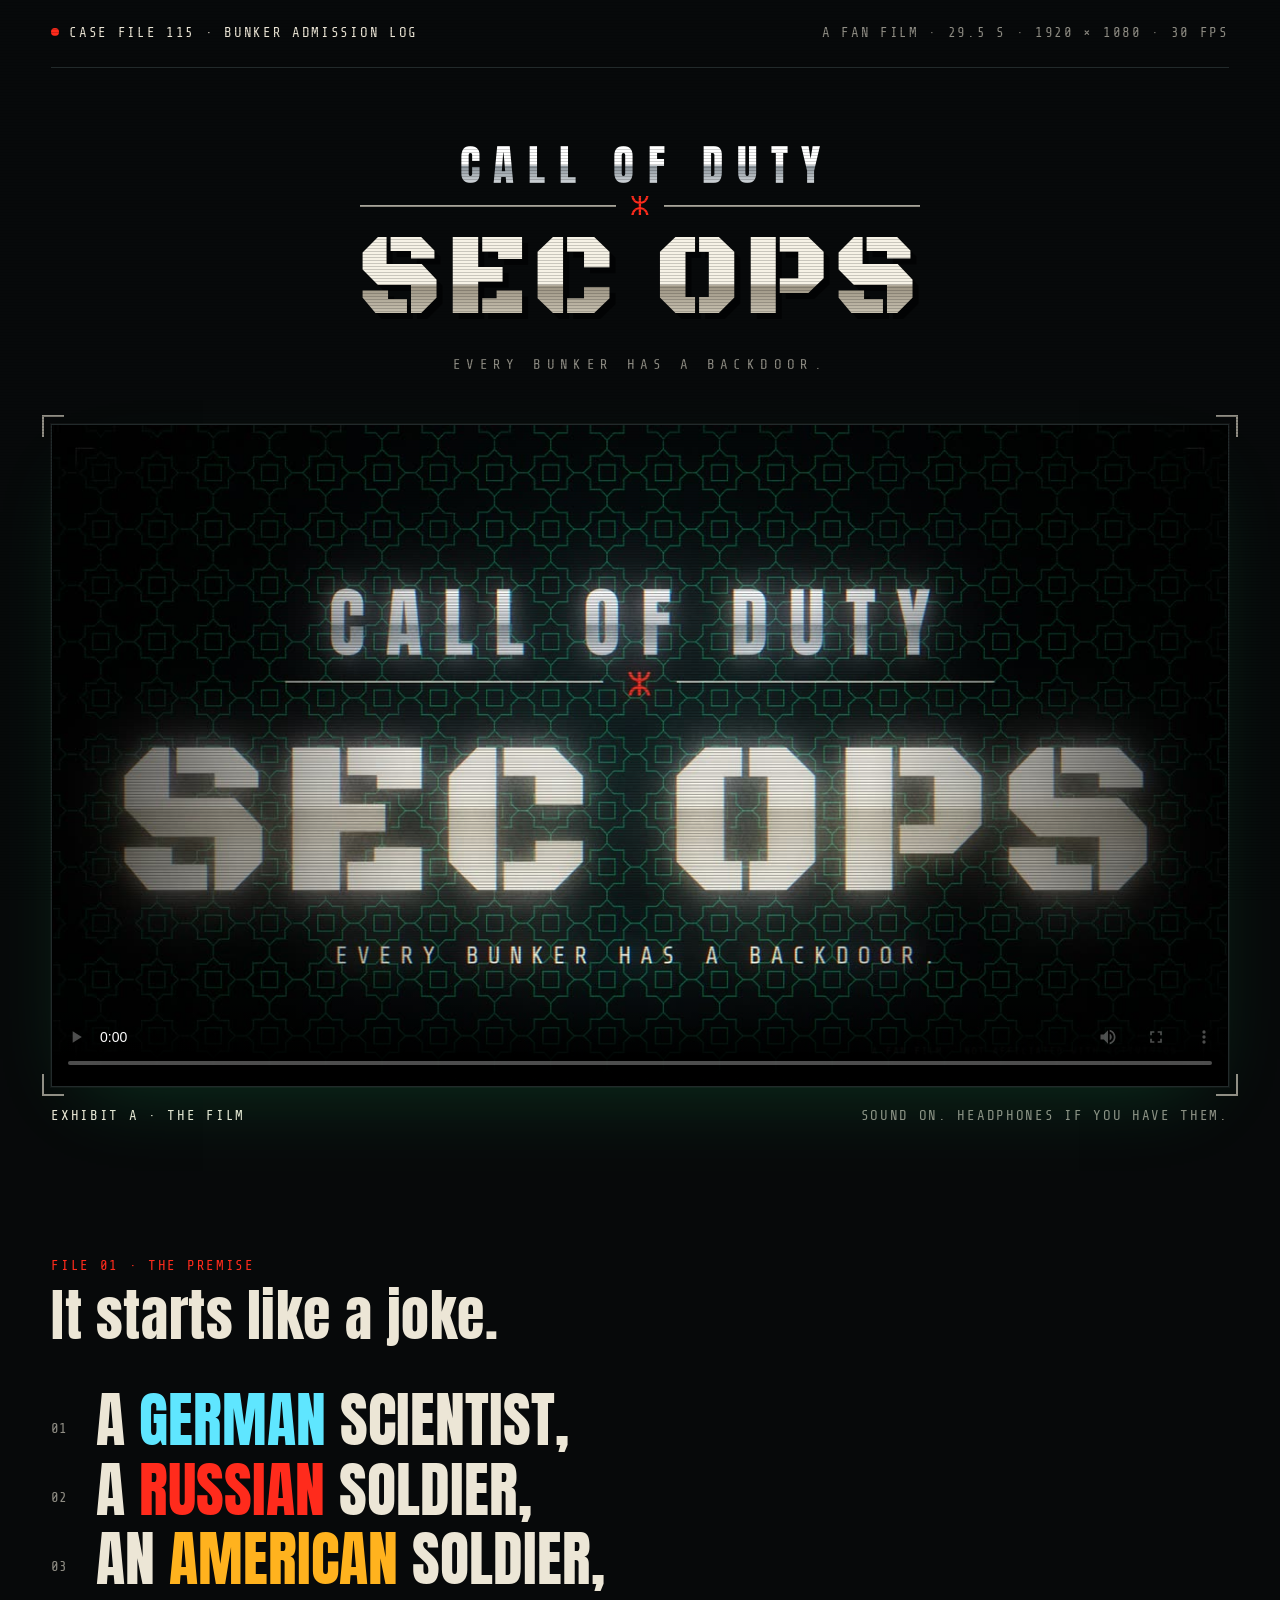
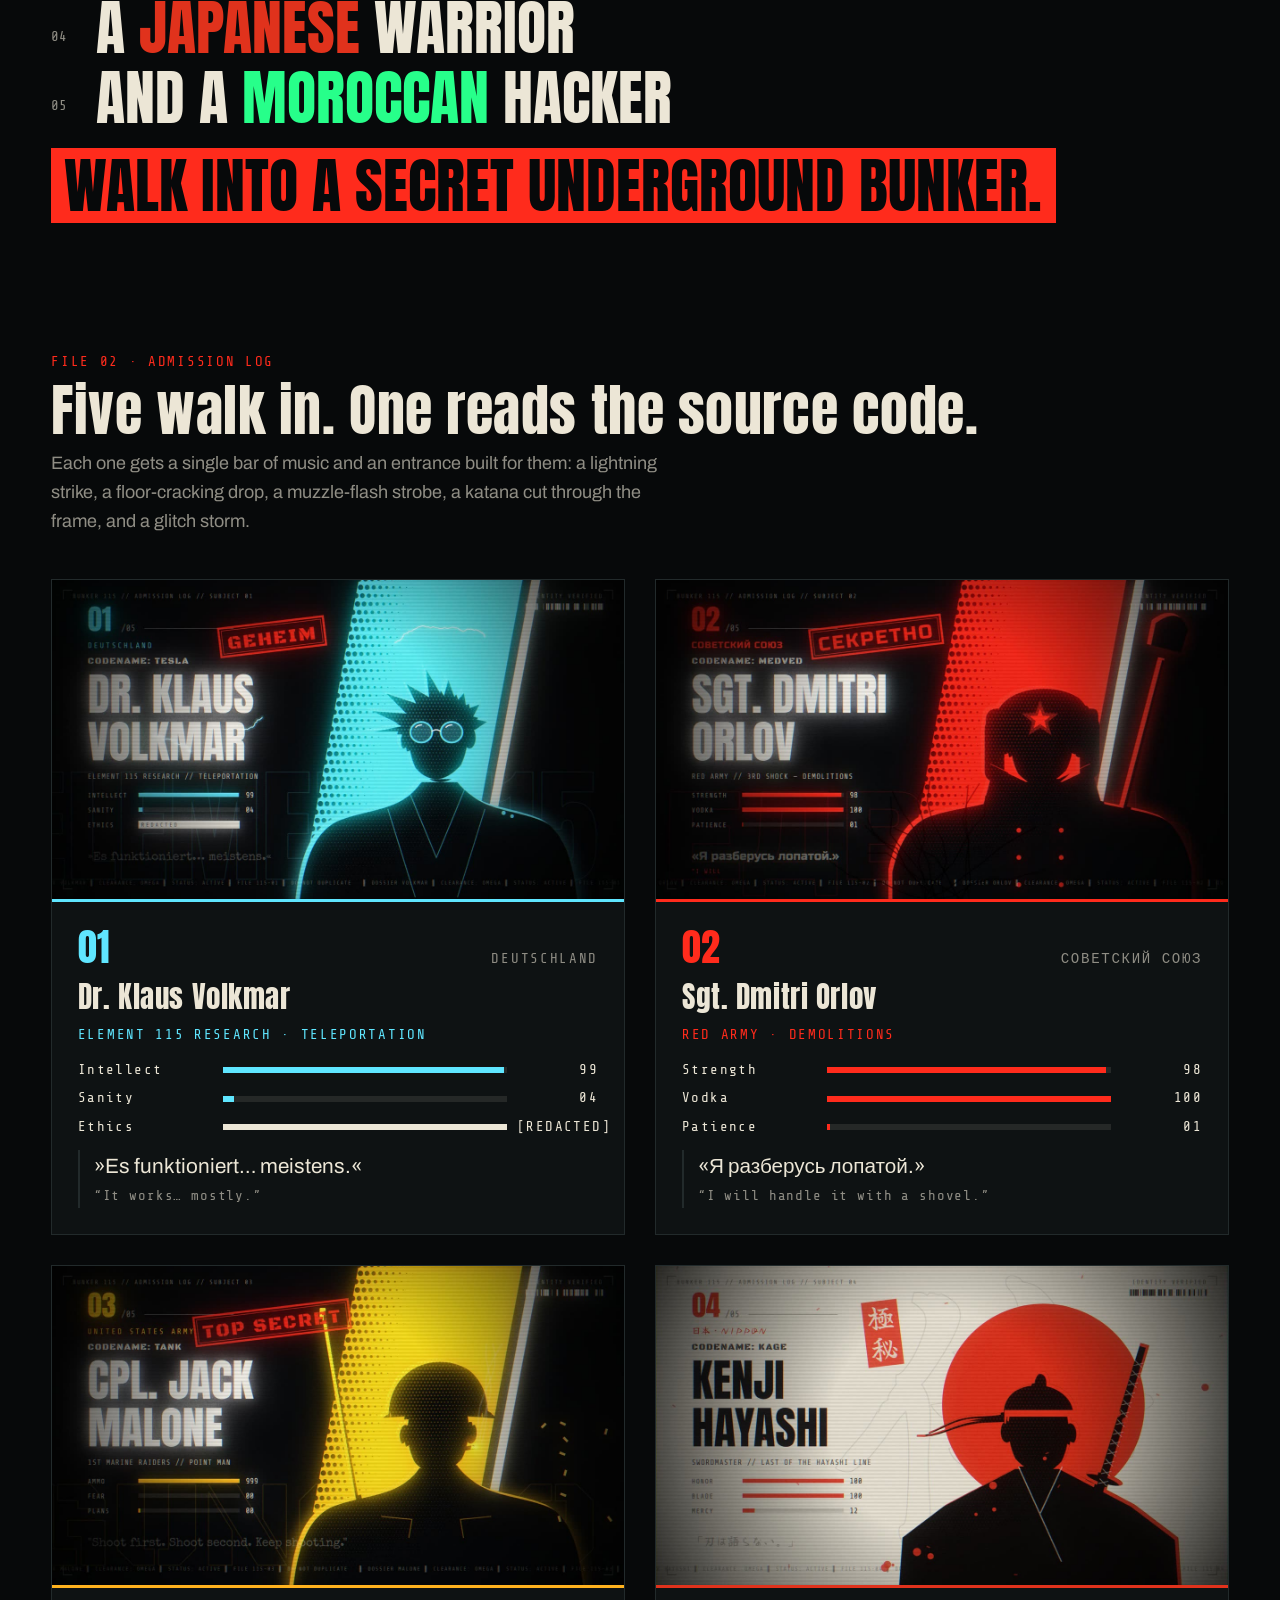
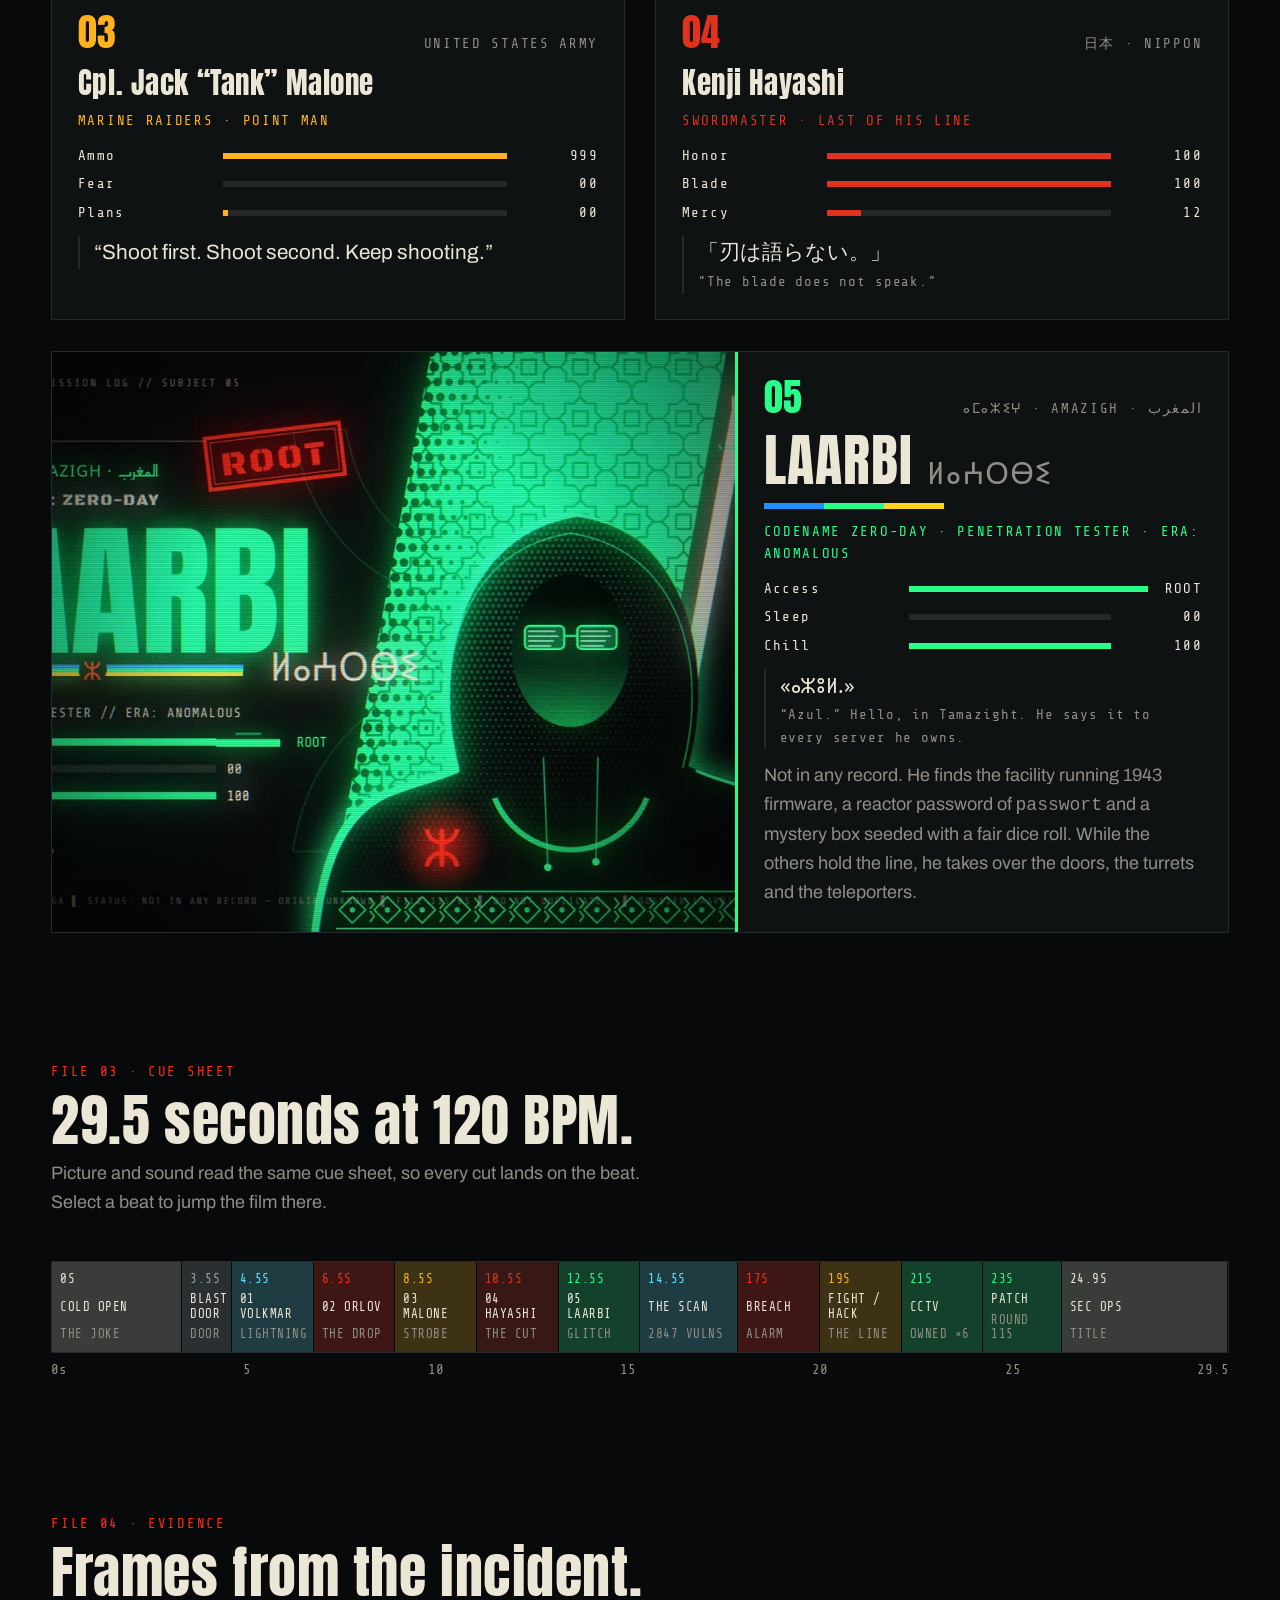
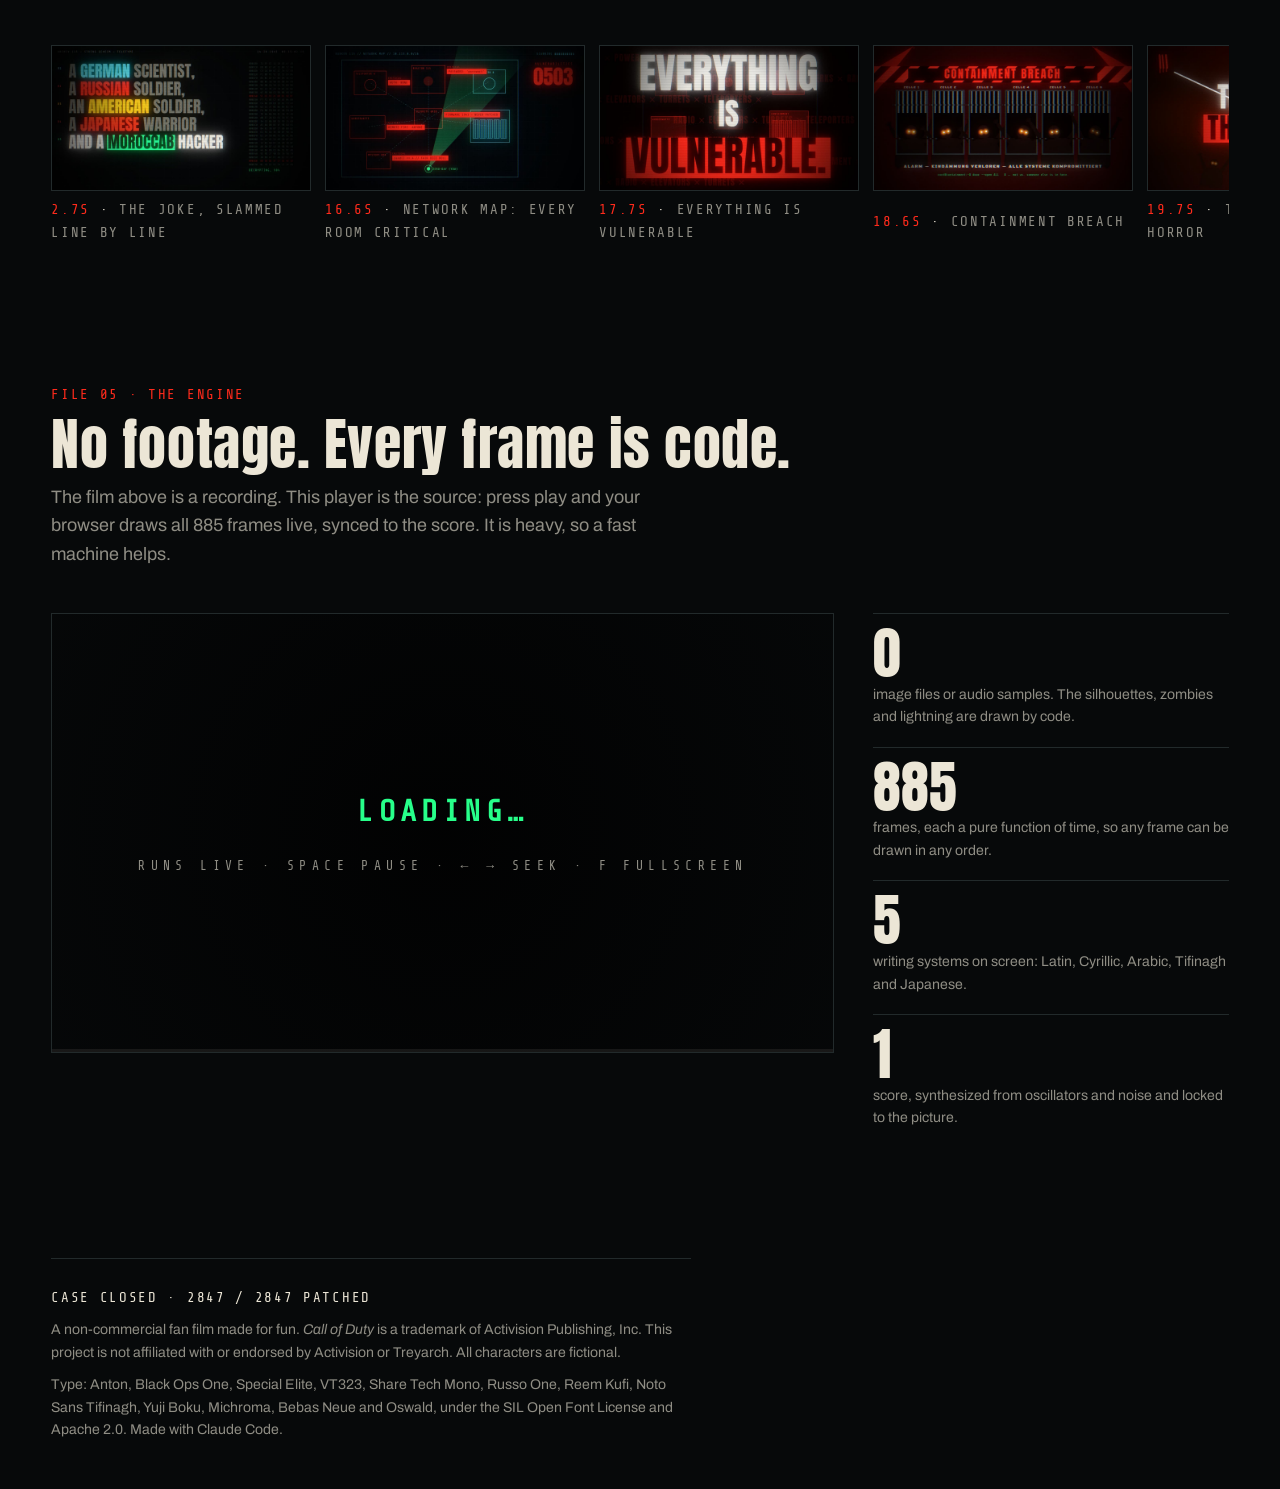
==== site/index.html @ 15b87856 "Add GitHub Pages showcase site site/ holds the showcase page (film, cast dossiers, clickable cue she" ====
<!doctype html>
<html lang="en">
<head>
<meta charset="utf-8">
<meta name="viewport" content="width=device-width, initial-scale=1, viewport-fit=cover">
<meta name="description" content="A 29.5-second motion-graphics fan film. A German scientist, a Russian soldier, an American soldier, a Japanese warrior and a Moroccan hacker walk into a secret underground bunker. The others fight the horror. He hacks it.">
<meta name="theme-color" content="#07090a">
<meta property="og:type" content="video.other">
<meta property="og:title" content="Call of Duty: Sec Ops">
<meta property="og:description" content="Five walk into a bunker. One reads the source code. A 29.5-second fan film where every frame is code.">
<meta property="og:image" content="%SITE_URL%og.jpg">
<meta property="og:image:width" content="1200">
<meta property="og:image:height" content="630">
<meta property="og:video" content="%SITE_URL%film.mp4">
<meta property="og:video:type" content="video/mp4">
<meta name="twitter:card" content="summary_large_image">
<meta name="twitter:title" content="Call of Duty: Sec Ops">
<meta name="twitter:image" content="%SITE_URL%og.jpg">
<link rel="icon" href="data:image/svg+xml,%3Csvg xmlns='http://www.w3.org/2000/svg' viewBox='0 0 32 32'%3E%3Crect width='32' height='32' rx='4' fill='%2307090a'/%3E%3Cpath d='M16 4v24M9 7c0 6 14 6 14 0M9 25c0-6 14-6 14 0' stroke='%23ff2b1c' stroke-width='3' fill='none' stroke-linecap='round'/%3E%3C/svg%3E">
<title>Call of Duty: Sec Ops</title>
<link rel="preconnect" href="https://fonts.googleapis.com">
<link rel="preconnect" href="https://fonts.gstatic.com" crossorigin>
<link rel="stylesheet" href="https://fonts.googleapis.com/css2?family=Anton&family=Archivo:wght@400;500;700&family=Black+Ops+One&family=Noto+Sans+Tifinagh&family=Share+Tech+Mono&display=swap">
<style>
/* Layout: a classified case file on a light table. One column of "exhibits",
   each opened by a stamped file header; the film is Exhibit A. Single dark look. */
:root {
  --ink: #07090a;
  --panel: #0e1213;
  --line: #222a2b;
  --bone: #ece6d6;
  --dim: #8f8d84;
  --red: #ff2b1c;
  --green: #27ff8a;
  --cyan: #5fe6ff;
  --amber: #ffb21e;
  --verm: #e0321c;
  --amz-blue: #1f8fff;
  --amz-yellow: #ffd21f;

  --f-title: "Black Ops One", "Impact", "Arial Black", sans-serif;
  --f-head: "Anton", "Impact", "Arial Narrow", sans-serif;
  --f-body: "Archivo", "Helvetica Neue", Arial, sans-serif;
  --f-mono: "Share Tech Mono", ui-monospace, "SFMono-Regular", Menlo, monospace;
  --f-tif: "Noto Sans Tifinagh", "Ebrima", sans-serif;

  --step--1: clamp(0.78rem, 0.74rem + 0.2vw, 0.88rem);
  --step-0: clamp(1rem, 0.95rem + 0.25vw, 1.125rem);
  --step-1: clamp(1.3rem, 1.1rem + 0.9vw, 1.8rem);
  --step-2: clamp(2rem, 1.4rem + 2.6vw, 3.6rem);
  --step-3: clamp(3.2rem, 1.8rem + 7vw, 8.5rem);
  --gutter: clamp(16px, 4vw, 56px);
  --max: 1240px;
  color-scheme: dark;
}
* { box-sizing: border-box; }
html { background: var(--ink); scroll-behavior: smooth; }
img { max-width: 100%; }
[hidden] { display: none !important; }
body {
  background: var(--ink); color: var(--bone);
  font: 400 var(--step-0)/1.6 var(--f-body);
  padding-inline: var(--gutter); padding-block: 0 48px;
  overflow-x: hidden; margin: 0;
}
body::before { /* faint scanlines over the whole file */
  content: ""; position: fixed; inset: 0; pointer-events: none; z-index: 50;
  background: repeating-linear-gradient(to bottom, rgba(0,0,0,0) 0 2px, rgba(0,0,0,.18) 2px 3px);
  mix-blend-mode: multiply;
}
.wrap { max-width: var(--max); margin-inline: auto; display: grid; grid-template-columns: minmax(0, 1fr); gap: clamp(72px, 10vw, 140px); }
.wrap > * { min-width: 0; }
a { color: var(--green); }
:focus-visible { outline: 2px solid var(--green); outline-offset: 3px; }
h1, h2, h3 { text-wrap: balance; margin: 0; font-weight: 400; }
p { margin: 0; }
.mono { font-family: var(--f-mono); letter-spacing: .12em; text-transform: uppercase; font-size: var(--step--1); }
.dim { color: var(--dim); }

/* ── top strip ─────────────────────────────────────────────── */
.strip {
  display: flex; flex-wrap: wrap; justify-content: space-between; gap: 8px 24px;
  padding-block: 22px; border-bottom: 1px solid var(--line);
  max-width: var(--max); margin-inline: auto;
}
.strip .rec::before { content: ""; display: inline-block; width: 8px; height: 8px; border-radius: 50%; background: var(--red); margin-right: 10px; vertical-align: 1px; animation: blink 1s steps(2, start) infinite; }
@keyframes blink { to { visibility: hidden; } }

/* ── hero ─────────────────────────────────────────────────── */
.hero { display: grid; grid-template-columns: minmax(0, 1fr); gap: clamp(28px, 4vw, 48px); padding-top: clamp(40px, 6vw, 80px); }
.lockup { display: grid; justify-items: center; text-align: center; gap: 6px; }
.lockup .cod {
  font: 400 clamp(1.1rem, 0.6rem + 2.6vw, 2.9rem)/1 var(--f-head);
  letter-spacing: .32em; padding-left: .32em;
  background: linear-gradient(#fff 0 48%, #8b949b 52%, #dfe3e6 100%);
  -webkit-background-clip: text; background-clip: text; color: transparent;
}
.lockup .rule { display: flex; align-items: center; gap: 14px; width: min(560px, 80%); }
.lockup .rule::before, .lockup .rule::after { content: ""; flex: 1; height: 2px; background: var(--bone); opacity: .7; }
.lockup .rule span { font-family: var(--f-tif); color: var(--red); font-size: 1.6rem; line-height: 1; }
.lockup .sec {
  font: 400 var(--step-3)/.92 var(--f-title); letter-spacing: .04em;
  background: linear-gradient(#f6f2e6 0 54%, #9c9483 56%, #e9e3d3 100%);
  -webkit-background-clip: text; background-clip: text; color: transparent;
  filter: drop-shadow(6px 6px 0 rgba(0,0,0,.6));
  position: relative;
}
.lockup .tag { margin-top: 14px; letter-spacing: .38em; }

.exhibit-a { position: relative; }
.frame {
  position: relative; border: 1px solid var(--line); background: #000;
  aspect-ratio: 16 / 9; max-width: 100%;
  box-shadow: 0 30px 80px -30px rgba(39,255,138,.18), 0 0 0 1px rgba(236,230,214,.04);
}
.frame video, .frame canvas { width: 100%; height: 100%; display: block; background: #000; }
.corner { position: absolute; width: 22px; height: 22px; border-color: var(--bone); opacity: .6; pointer-events: none; }
.corner.tl { top: -10px; left: -10px; border-top: 2px solid; border-left: 2px solid; }
.corner.tr { top: -10px; right: -10px; border-top: 2px solid; border-right: 2px solid; }
.corner.bl { bottom: -10px; left: -10px; border-bottom: 2px solid; border-left: 2px solid; }
.corner.br { bottom: -10px; right: -10px; border-bottom: 2px solid; border-right: 2px solid; }
.caption { display: flex; flex-wrap: wrap; justify-content: space-between; gap: 6px 20px; margin-top: 18px; }

/* ── file headers ─────────────────────────────────────────── */
.file-head { display: grid; gap: 10px; margin-bottom: clamp(28px, 4vw, 44px); }
.file-head .mono { color: var(--red); }
.file-head h2 { font: 400 var(--step-2)/1 var(--f-head); letter-spacing: .01em; }
.file-head p { max-width: 62ch; color: var(--dim); }

/* ── the joke ─────────────────────────────────────────────── */
.joke { display: grid; gap: 4px; font: 400 clamp(1.7rem, 0.9rem + 3.6vw, 4.6rem)/1.08 var(--f-head); text-transform: uppercase; }
.joke .n { font: var(--step--1)/1 var(--f-mono); color: var(--dim); display: inline-block; width: 3.2em; vertical-align: .9em; }
.joke .w { color: var(--c); }
.joke .punch { margin-top: 14px; background: var(--red); color: var(--ink); padding: .08em .22em; justify-self: start; max-width: 100%; }

/* ── cast ─────────────────────────────────────────────────── */
.cast { display: grid; grid-template-columns: repeat(2, minmax(0, 1fr)); gap: clamp(18px, 2.4vw, 32px); }
.card { background: var(--panel); border: 1px solid var(--line); display: grid; grid-template-rows: auto 1fr; min-width: 0; }
.card img { display: block; width: 100%; aspect-ratio: 16 / 9; object-fit: cover; border-bottom: 3px solid var(--c); }
.card .body { padding: clamp(18px, 2vw, 26px); display: grid; gap: 12px; align-content: start; }
.card .top { display: flex; justify-content: space-between; gap: 12px; align-items: baseline; }
.card .num { font: 400 2.4rem/1 var(--f-head); color: var(--c); }
.card h3 { font: 400 var(--step-1)/1.05 var(--f-head); letter-spacing: .02em; }
.card .role { color: var(--c); }
.card blockquote { margin: 0; padding-left: 14px; border-left: 2px solid var(--line); }
.card blockquote q { quotes: none; font-size: 1.15em; }
.card blockquote small { display: block; color: var(--dim); font-family: var(--f-mono); font-size: var(--step--1); letter-spacing: .06em; margin-top: 2px; }
.card.hero-card { grid-column: 1 / -1; grid-template-columns: minmax(0, 1.4fr) minmax(0, 1fr); grid-template-rows: auto; }
.card.hero-card img { height: 100%; aspect-ratio: auto; border-bottom: 0; border-right: 3px solid var(--c); }
.card.hero-card h3 { font-size: var(--step-2); }
.tif { font-family: var(--f-tif); }
.amz-flag { display: flex; height: 6px; width: 180px; max-width: 100%; }
.amz-flag i { flex: 1; } .amz-flag i:nth-child(1) { background: var(--amz-blue); } .amz-flag i:nth-child(2) { background: var(--green); } .amz-flag i:nth-child(3) { background: var(--amz-yellow); }
.stats { display: grid; gap: 6px; margin: 0; }
.stats div { display: grid; grid-template-columns: 7.5em minmax(0, 1fr) 4.5em; align-items: center; gap: 10px; }
.stats dt, .stats dd { margin: 0; font-family: var(--f-mono); font-size: var(--step--1); letter-spacing: .1em; }
.stats dd:last-child { text-align: right; font-variant-numeric: tabular-nums; }
.bar { height: 6px; background: rgba(236,230,214,.1); position: relative; }
.bar::after { content: ""; position: absolute; inset: 0 auto 0 0; width: var(--v); background: var(--c); }
.bar.redacted::after { width: 100%; background: var(--bone); }
.bar.over::after { width: 118%; }

/* ── timeline ─────────────────────────────────────────────── */
.tl-scroll { overflow-x: auto; padding-bottom: 8px; }
.cue { min-width: 880px; display: grid; gap: 10px; }
.tl-track { display: flex; height: 92px; border: 1px solid var(--line); }
.seg {
  flex: var(--d) 0 0; min-width: 0; border: 0; border-right: 1px solid var(--ink); padding: 10px 8px;
  background: color-mix(in srgb, var(--c) 20%, var(--panel)); color: var(--bone); cursor: pointer;
  display: flex; flex-direction: column; justify-content: space-between; text-align: left;
  font: 400 .78rem/1.15 var(--f-mono); letter-spacing: .04em; text-transform: uppercase; overflow: hidden;
  transition: background .15s;
}
.seg:hover, .seg:focus-visible { background: color-mix(in srgb, var(--c) 48%, var(--panel)); }
.seg .t { color: var(--c); }
.seg span { overflow: hidden; text-overflow: ellipsis; }
.tl-ruler { display: flex; justify-content: space-between; font: var(--step--1)/1 var(--f-mono); color: var(--dim); font-variant-numeric: tabular-nums; }
.tl-note { margin-top: 14px; }

/* ── frames filmstrip ─────────────────────────────────────── */
.strip-frames { display: grid; grid-auto-flow: column; grid-auto-columns: minmax(260px, 34%); gap: 14px; overflow-x: auto; scroll-snap-type: x mandatory; padding-bottom: 12px; }
.strip-frames button { all: unset; cursor: pointer; scroll-snap-align: start; display: grid; gap: 8px; }
.strip-frames img { width: 100%; aspect-ratio: 16 / 9; object-fit: cover; display: block; border: 1px solid var(--line); transition: border-color .15s, transform .15s; }
.strip-frames button:hover img, .strip-frames button:focus-visible img { border-color: var(--green); transform: translateY(-3px); }
.strip-frames button:focus-visible { outline: none; }

/* ── live engine ──────────────────────────────────────────── */
#stage { position: relative; aspect-ratio: 16 / 9; max-width: 100%; background: #000; border: 1px solid var(--line); }
#stage:focus-visible { outline: 2px solid var(--green); outline-offset: 4px; }
#out { width: 100%; height: 100%; display: block; }
#gate { position: absolute; inset: 0; display: grid; place-items: center; cursor: pointer; background: radial-gradient(circle, rgba(7,9,10,.2), rgba(7,9,10,.8)); transition: opacity .25s; }
#gate.hide { opacity: 0; pointer-events: none; }
#gate div { text-align: center; font-family: var(--f-mono); letter-spacing: .3em; padding: 12px; }
#gate b { display: block; font-size: clamp(16px, 2.6vw, 30px); color: var(--green); margin-bottom: .5em; }
#gate small { color: var(--dim); font-size: clamp(10px, 1.1vw, 13px); }
#track { position: absolute; left: 0; right: 0; bottom: 0; height: 3px; background: rgba(236,230,214,.08); }
#bar { height: 100%; width: 0; background: var(--red); }
.engine-grid { display: grid; grid-template-columns: minmax(0, 2.2fr) minmax(0, 1fr); gap: clamp(20px, 3vw, 40px); align-items: start; }
.facts { display: grid; gap: 18px; margin: 0; }
.facts div { border-top: 1px solid var(--line); padding-top: 12px; display: grid; gap: 2px; }
.facts dt { font: 400 var(--step-2)/1 var(--f-head); color: var(--bone); font-variant-numeric: tabular-nums; }
.facts dd { margin: 0; color: var(--dim); font-size: var(--step--1); }

/* ── footer ───────────────────────────────────────────────── */
footer { border-top: 1px solid var(--line); padding-top: 28px; display: grid; gap: 10px; color: var(--dim); font-size: var(--step--1); max-width: 80ch; }
footer .mono { color: var(--bone); }

@media (max-width: 860px) {
  .cast { grid-template-columns: minmax(0, 1fr); }
  .card.hero-card { grid-template-columns: minmax(0, 1fr); }
  .card.hero-card img { aspect-ratio: 16 / 9; height: auto; border-right: 0; border-bottom: 3px solid var(--c); }
  .engine-grid { grid-template-columns: minmax(0, 1fr); }
  .strip-frames { grid-auto-columns: 78%; }
}
@media (prefers-reduced-motion: reduce) {
  html { scroll-behavior: auto; }
  .strip .rec::before { animation: none; }
  .strip-frames img { transition: none; }
}
</style>
</head>
<body>

<header class="strip mono">
  <span class="rec">Case file 115 · Bunker admission log</span>
  <span class="dim">A fan film · 29.5 s · 1920 × 1080 · 30 fps</span>
</header>

<main class="wrap">

  <section class="hero" aria-labelledby="title">
    <div class="lockup">
      <span class="cod">CALL OF DUTY</span>
      <div class="rule" aria-hidden="true"><span>ⵣ</span></div>
      <h1 id="title" class="sec">SEC OPS</h1>
      <p class="mono tag dim">Every bunker has a backdoor.</p>
    </div>

    <figure class="exhibit-a" style="margin:0">
      <div class="frame">
        <video id="film" src="film.mp4" poster="stills/s27.6.jpg" controls playsinline preload="metadata"></video>
        <span class="corner tl"></span><span class="corner tr"></span><span class="corner bl"></span><span class="corner br"></span>
      </div>
      <figcaption class="caption mono">
        <span>Exhibit A · the film</span>
        <span class="dim">Sound on. Headphones if you have them.</span>
      </figcaption>
    </figure>
  </section>

  <section aria-labelledby="premise-h">
    <div class="file-head">
      <span class="mono">File 01 · The premise</span>
      <h2 id="premise-h">It starts like a joke.</h2>
    </div>
    <p class="joke" aria-label="A German scientist, a Russian soldier, an American soldier, a Japanese warrior and a Moroccan hacker walk into a secret underground bunker.">
      <span><span class="n">01</span>A <span class="w" style="--c:var(--cyan)">German</span> scientist,</span>
      <span><span class="n">02</span>a <span class="w" style="--c:var(--red)">Russian</span> soldier,</span>
      <span><span class="n">03</span>an <span class="w" style="--c:var(--amber)">American</span> soldier,</span>
      <span><span class="n">04</span>a <span class="w" style="--c:var(--verm)">Japanese</span> warrior</span>
      <span><span class="n">05</span>and a <span class="w" style="--c:var(--green)">Moroccan</span> hacker</span>
      <span class="punch">walk into a secret underground bunker.</span>
    </p>
  </section>

  <section aria-labelledby="cast-h">
    <div class="file-head">
      <span class="mono">File 02 · Admission log</span>
      <h2 id="cast-h">Five walk in. One reads the source code.</h2>
      <p>Each one gets a single bar of music and an entrance built for them: a lightning strike, a floor-cracking drop, a muzzle-flash strobe, a katana cut through the frame, and a glitch storm.</p>
    </div>

    <div class="cast">
      <article class="card" style="--c:var(--cyan)">
        <img src="stills/s5.6.jpg" alt="Dossier card for Dr. Klaus Volkmar: a cyan rim-lit silhouette with wild hair and glowing round glasses." loading="lazy">
        <div class="body">
          <div class="top"><span class="num">01</span><span class="mono dim">Deutschland</span></div>
          <h3>Dr. Klaus Volkmar</h3>
          <span class="mono role">Element 115 research · teleportation</span>
          <dl class="stats">
            <div><dt>Intellect</dt><dd class="bar" style="--v:99%"></dd><dd>99</dd></div>
            <div><dt>Sanity</dt><dd class="bar" style="--v:4%"></dd><dd>04</dd></div>
            <div><dt>Ethics</dt><dd class="bar redacted"></dd><dd>[REDACTED]</dd></div>
          </dl>
          <blockquote><q>»Es funktioniert… meistens.«</q><small>“It works… mostly.”</small></blockquote>
        </div>
      </article>

      <article class="card" style="--c:var(--red)">
        <img src="stills/s7.7.jpg" alt="Dossier card for Sgt. Dmitri Orlov: a red silhouette in an ushanka with a star, a trench shovel over his shoulder." loading="lazy">
        <div class="body">
          <div class="top"><span class="num">02</span><span class="mono dim">Советский Союз</span></div>
          <h3>Sgt. Dmitri Orlov</h3>
          <span class="mono role">Red Army · demolitions</span>
          <dl class="stats">
            <div><dt>Strength</dt><dd class="bar" style="--v:98%"></dd><dd>98</dd></div>
            <div><dt>Vodka</dt><dd class="bar" style="--v:100%"></dd><dd>100</dd></div>
            <div><dt>Patience</dt><dd class="bar" style="--v:1%"></dd><dd>01</dd></div>
          </dl>
          <blockquote><q>«Я разберусь лопатой.»</q><small>“I will handle it with a shovel.”</small></blockquote>
        </div>
      </article>

      <article class="card" style="--c:var(--amber)">
        <img src="stills/s9.6.jpg" alt="Dossier card for Cpl. Jack Malone: an amber silhouette in an M1 helmet with a rifle barrel and a lit cigar." loading="lazy">
        <div class="body">
          <div class="top"><span class="num">03</span><span class="mono dim">United States Army</span></div>
          <h3>Cpl. Jack “Tank” Malone</h3>
          <span class="mono role">Marine Raiders · point man</span>
          <dl class="stats">
            <div><dt>Ammo</dt><dd class="bar" style="--v:100%"></dd><dd>999</dd></div>
            <div><dt>Fear</dt><dd class="bar" style="--v:0%"></dd><dd>00</dd></div>
            <div><dt>Plans</dt><dd class="bar" style="--v:2%"></dd><dd>00</dd></div>
          </dl>
          <blockquote><q>“Shoot first. Shoot second. Keep shooting.”</q></blockquote>
        </div>
      </article>

      <article class="card" style="--c:var(--verm)">
        <img src="stills/s11.6.jpg" alt="Dossier card for Kenji Hayashi on paper white: an ink-black silhouette with a topknot and katana against a red sun." loading="lazy">
        <div class="body">
          <div class="top"><span class="num">04</span><span class="mono dim">日本 · Nippon</span></div>
          <h3>Kenji Hayashi</h3>
          <span class="mono role">Swordmaster · last of his line</span>
          <dl class="stats">
            <div><dt>Honor</dt><dd class="bar" style="--v:100%"></dd><dd>100</dd></div>
            <div><dt>Blade</dt><dd class="bar" style="--v:100%"></dd><dd>100</dd></div>
            <div><dt>Mercy</dt><dd class="bar" style="--v:12%"></dd><dd>12</dd></div>
          </dl>
          <blockquote><q>「刃は語らない。」</q><small>“The blade does not speak.”</small></blockquote>
        </div>
      </article>

      <article class="card hero-card" style="--c:var(--green)">
        <img src="stills/s13.6.jpg" alt="Dossier card for LAARBI: a hooded silhouette lit green by a laptop, code scrolling in his glasses, a red Amazigh yaz glowing on his chest." loading="lazy">
        <div class="body">
          <div class="top"><span class="num">05</span><span class="mono dim"><span class="tif">ⴰⵎⴰⵣⵉⵖ</span> · Amazigh · المغرب</span></div>
          <h3>LAARBI <span class="tif dim" style="font-size:.55em">ⵍⴰⵄⵔⴱⵉ</span></h3>
          <div class="amz-flag" aria-hidden="true"><i></i><i></i><i></i></div>
          <span class="mono role">Codename Zero-Day · penetration tester · era: anomalous</span>
          <dl class="stats">
            <div><dt>Access</dt><dd class="bar over" style="--v:100%"></dd><dd>ROOT</dd></div>
            <div><dt>Sleep</dt><dd class="bar" style="--v:0%"></dd><dd>00</dd></div>
            <div><dt>Chill</dt><dd class="bar" style="--v:100%"></dd><dd>100</dd></div>
          </dl>
          <blockquote><q class="tif">«ⴰⵣⵓⵍ.»</q><small>“Azul.” Hello, in Tamazight. He says it to every server he owns.</small></blockquote>
          <p class="dim">Not in any record. He finds the facility running 1943 firmware, a reactor password of <code>passwort</code> and a mystery box seeded with a fair dice roll. While the others hold the line, he takes over the doors, the turrets and the teleporters.</p>
        </div>
      </article>
    </div>
  </section>

  <section aria-labelledby="tl-h">
    <div class="file-head">
      <span class="mono">File 03 · Cue sheet</span>
      <h2 id="tl-h">29.5 seconds at 120 BPM.</h2>
      <p>Picture and sound read the same cue sheet, so every cut lands on the beat. Select a beat to jump the film there.</p>
    </div>
    <div class="tl-scroll">
      <div class="cue">
        <div class="tl-track" id="tl-track"></div>
        <div class="tl-ruler" aria-hidden="true"><span>0s</span><span>5</span><span>10</span><span>15</span><span>20</span><span>25</span><span>29.5</span></div>
      </div>
    </div>
  </section>

  <section aria-labelledby="frames-h">
    <div class="file-head">
      <span class="mono">File 04 · Evidence</span>
      <h2 id="frames-h">Frames from the incident.</h2>
    </div>
    <div class="strip-frames" id="frames"></div>
  </section>

  <section aria-labelledby="engine-h">
    <div class="file-head">
      <span class="mono">File 05 · The engine</span>
      <h2 id="engine-h">No footage. Every frame is code.</h2>
      <p>The film above is a recording. This player is the source: press play and your browser draws all 885 frames live, synced to the score. It is heavy, so a fast machine helps.</p>
    </div>
    <div class="engine-grid">
      <div>
        <div id="stage" tabindex="0" aria-label="Live film engine. Space to pause, arrow keys to seek, F for fullscreen.">
          <canvas id="out"></canvas>
          <div id="gate"><div><b>LOADING…</b><small>RUNS LIVE · SPACE PAUSE · ← → SEEK · F FULLSCREEN</small></div></div>
          <div id="track"><div id="bar"></div></div>
        </div>
        <audio id="score" src="audio/score.mp3" preload="none"></audio>
      </div>
      <dl class="facts">
        <div><dt>0</dt><dd>image files or audio samples. The silhouettes, zombies and lightning are drawn by code.</dd></div>
        <div><dt>885</dt><dd>frames, each a pure function of time, so any frame can be drawn in any order.</dd></div>
        <div><dt>5</dt><dd>writing systems on screen: Latin, Cyrillic, Arabic, Tifinagh and Japanese.</dd></div>
        <div><dt>1</dt><dd>score, synthesized from oscillators and noise and locked to the picture.</dd></div>
      </dl>
    </div>
  </section>

  <footer>
    <span class="mono">Case closed · 2847 / 2847 patched</span>
    <p>A non-commercial fan film made for fun. <i>Call of Duty</i> is a trademark of Activision Publishing, Inc. This project is not affiliated with or endorsed by Activision or Treyarch. All characters are fictional.</p>
    <p>Type: Anton, Black Ops One, Special Elite, VT323, Share Tech Mono, Russo One, Reem Kufi, Noto Sans Tifinagh, Yuji Boku, Michroma, Bebas Neue and Oswald, under the SIL Open Font License and Apache 2.0. Made with Claude Code.</p>
  </footer>
</main>

<script>
(() => {
  const video = document.getElementById('film');

  const BEATS = [
    [0, 3.5, 'Cold open', 'The joke', '--bone'],
    [3.5, 1, 'Blast door', 'Door', '--steel'],
    [4.5, 2, '01 Volkmar', 'Lightning', '--cyan'],
    [6.5, 2, '02 Orlov', 'The drop', '--red'],
    [8.5, 2, '03 Malone', 'Strobe', '--amber'],
    [10.5, 2, '04 Hayashi', 'The cut', '--verm'],
    [12.5, 2, '05 LAARBI', 'Glitch', '--green'],
    [14.5, 2.5, 'The scan', '2847 vulns', '--cyan'],
    [17, 2, 'Breach', 'Alarm', '--red'],
    [19, 2, 'Fight / hack', 'The line', '--amber'],
    [21, 2, 'CCTV', 'Owned ×6', '--green'],
    [23, 1.9, 'Patch', 'Round 115', '--green'],
    [24.9, 4.6, 'Sec Ops', 'Title', '--bone'],
  ];
  const track = document.getElementById('tl-track');
  const fmt = t => t.toFixed(1).replace(/\.0$/, '') + 's';
  for (const [t, d, name, sub, col] of BEATS) {
    const b = document.createElement('button');
    b.className = 'seg';
    b.style.setProperty('--d', d);
    b.style.setProperty('--c', col === '--steel' ? '#9aa4ab' : `var(${col})`);
    b.innerHTML = `<span class="t">${fmt(t)}</span><span>${name}</span><span class="dim">${sub}</span>`;
    b.setAttribute('aria-label', `Jump to ${name} at ${fmt(t)}`);
    b.addEventListener('click', () => seek(t));
    track.appendChild(b);
  }

  const FRAMES = [
    [2.7, 'The joke, slammed line by line'], [16.6, 'Network map: every room critical'],
    [17.7, 'Everything is vulnerable'], [18.6, 'Containment breach'],
    [19.7, 'They fight the horror'], [20.75, 'He hacks it'],
    [22.8, 'Six cameras, six systems owned'], [24.3, 'System secured'],
  ];
  const strip = document.getElementById('frames');
  for (const [t, label] of FRAMES) {
    const b = document.createElement('button');
    b.innerHTML = `<img src="stills/s${t}.jpg" alt="${label}" loading="lazy"><span class="mono"><span style="color:var(--red)">${fmt(t)}</span> · <span class="dim">${label}</span></span>`;
    b.addEventListener('click', () => seek(t));
    strip.appendChild(b);
  }

  function seek(t) {
    video.scrollIntoView({ block: 'center' });
    try { video.currentTime = t; } catch (e) {}
    video.play().catch(() => {});
  }

  // Never let the recording and the live engine play over each other.
  video.addEventListener('play', () => { if (window.FILM?.isPlaying?.()) window.FILM.pause(); });
  document.getElementById('gate').addEventListener('click', () => { video.pause(); });
})();
window.FILM_EMBED = true;
</script>
<script src="js/core.js"></script>
<script src="js/art.js"></script>
<script src="js/scenes.js"></script>
<script src="js/main.js"></script>
<script>
  // Rest the engine on the title card until someone presses play.
  window.FILM.ready.then(() => { if (!window.FILM.isPlaying?.()) window.FILM.renderFrame(27.6); });
</script>
</body>
</html>
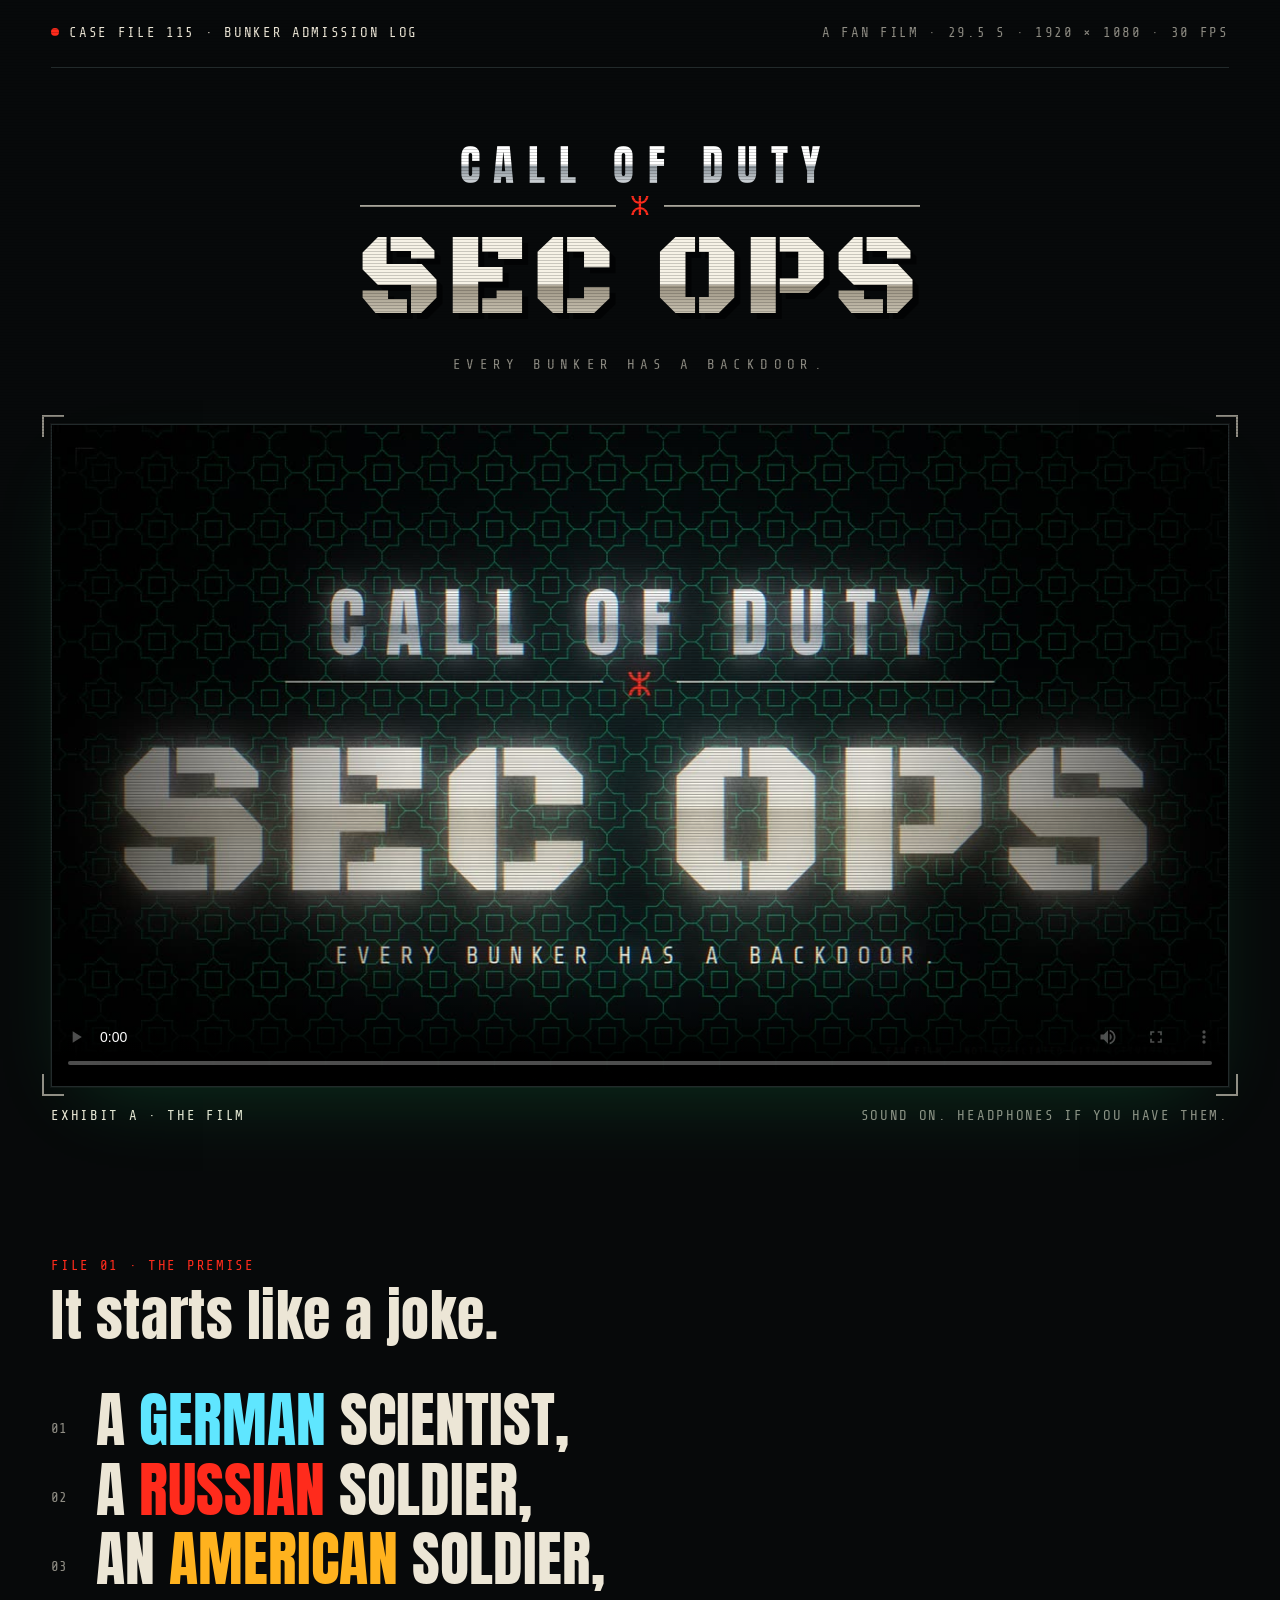
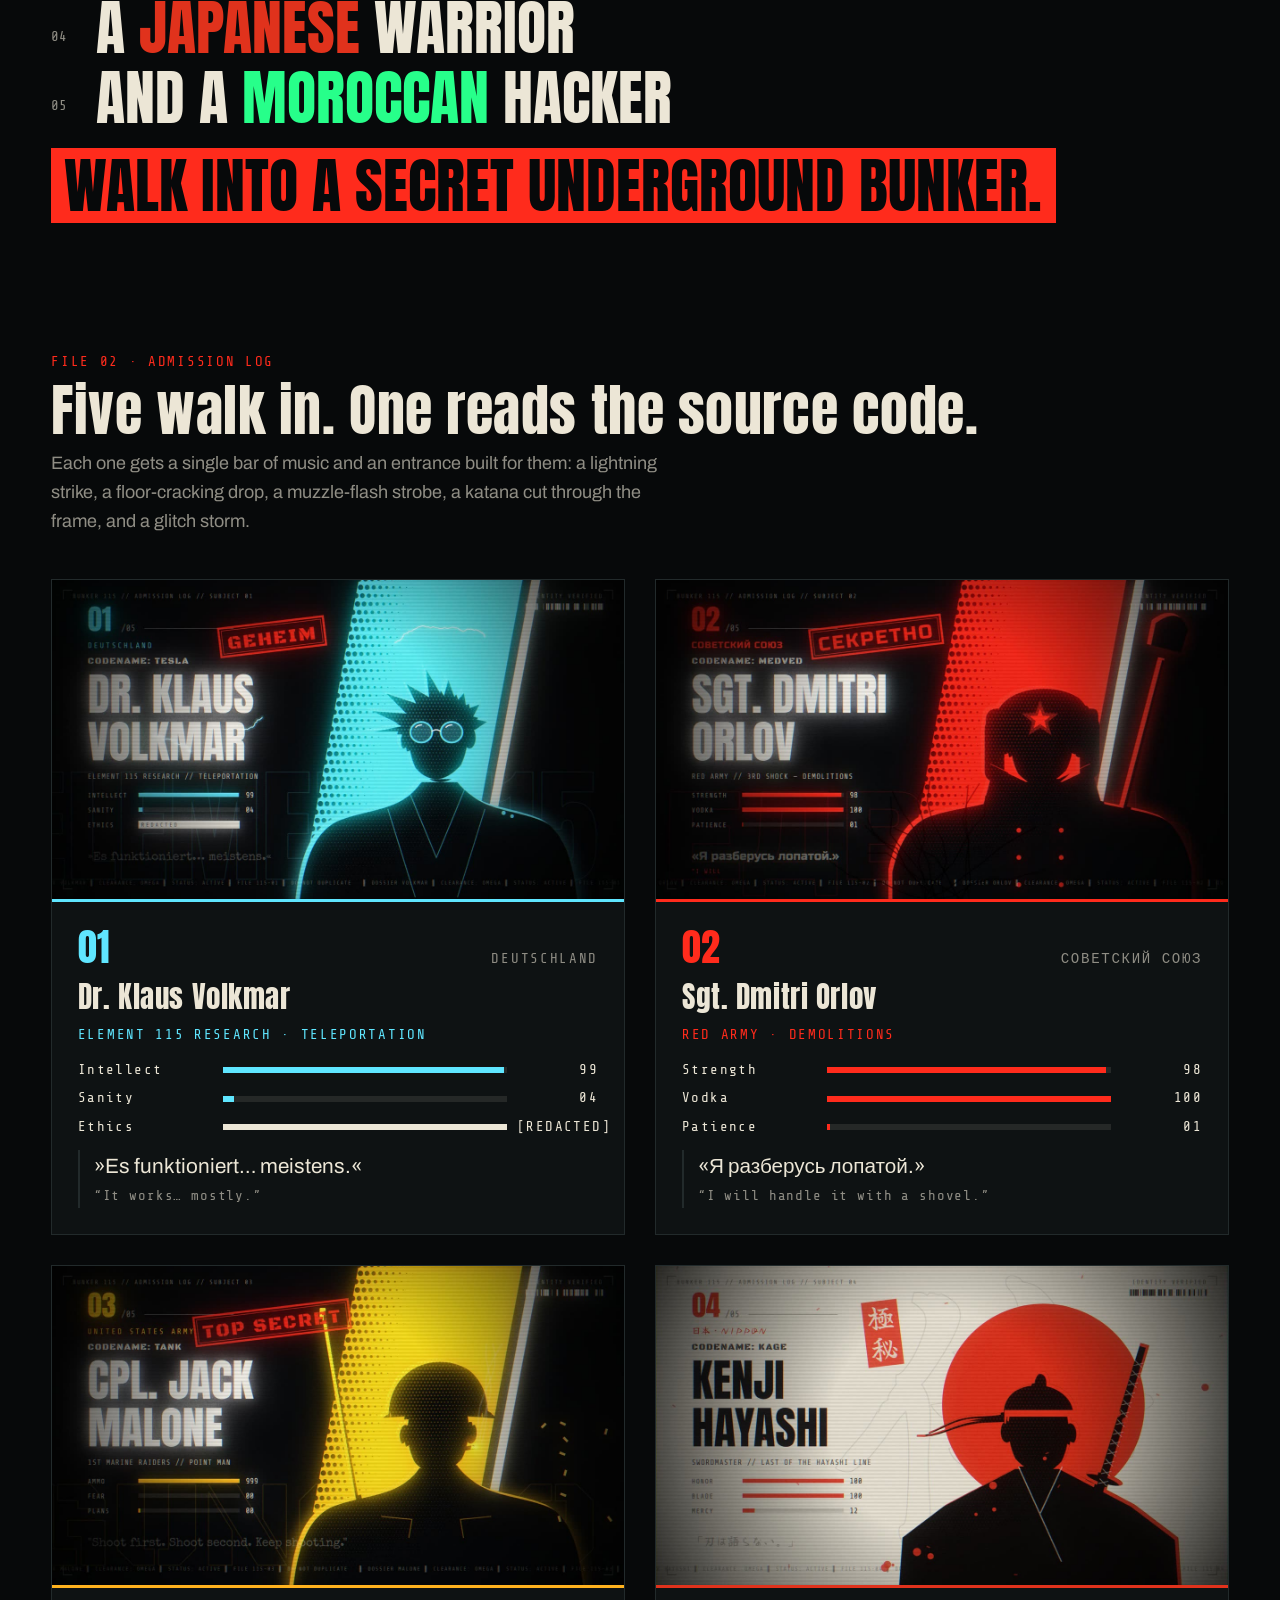
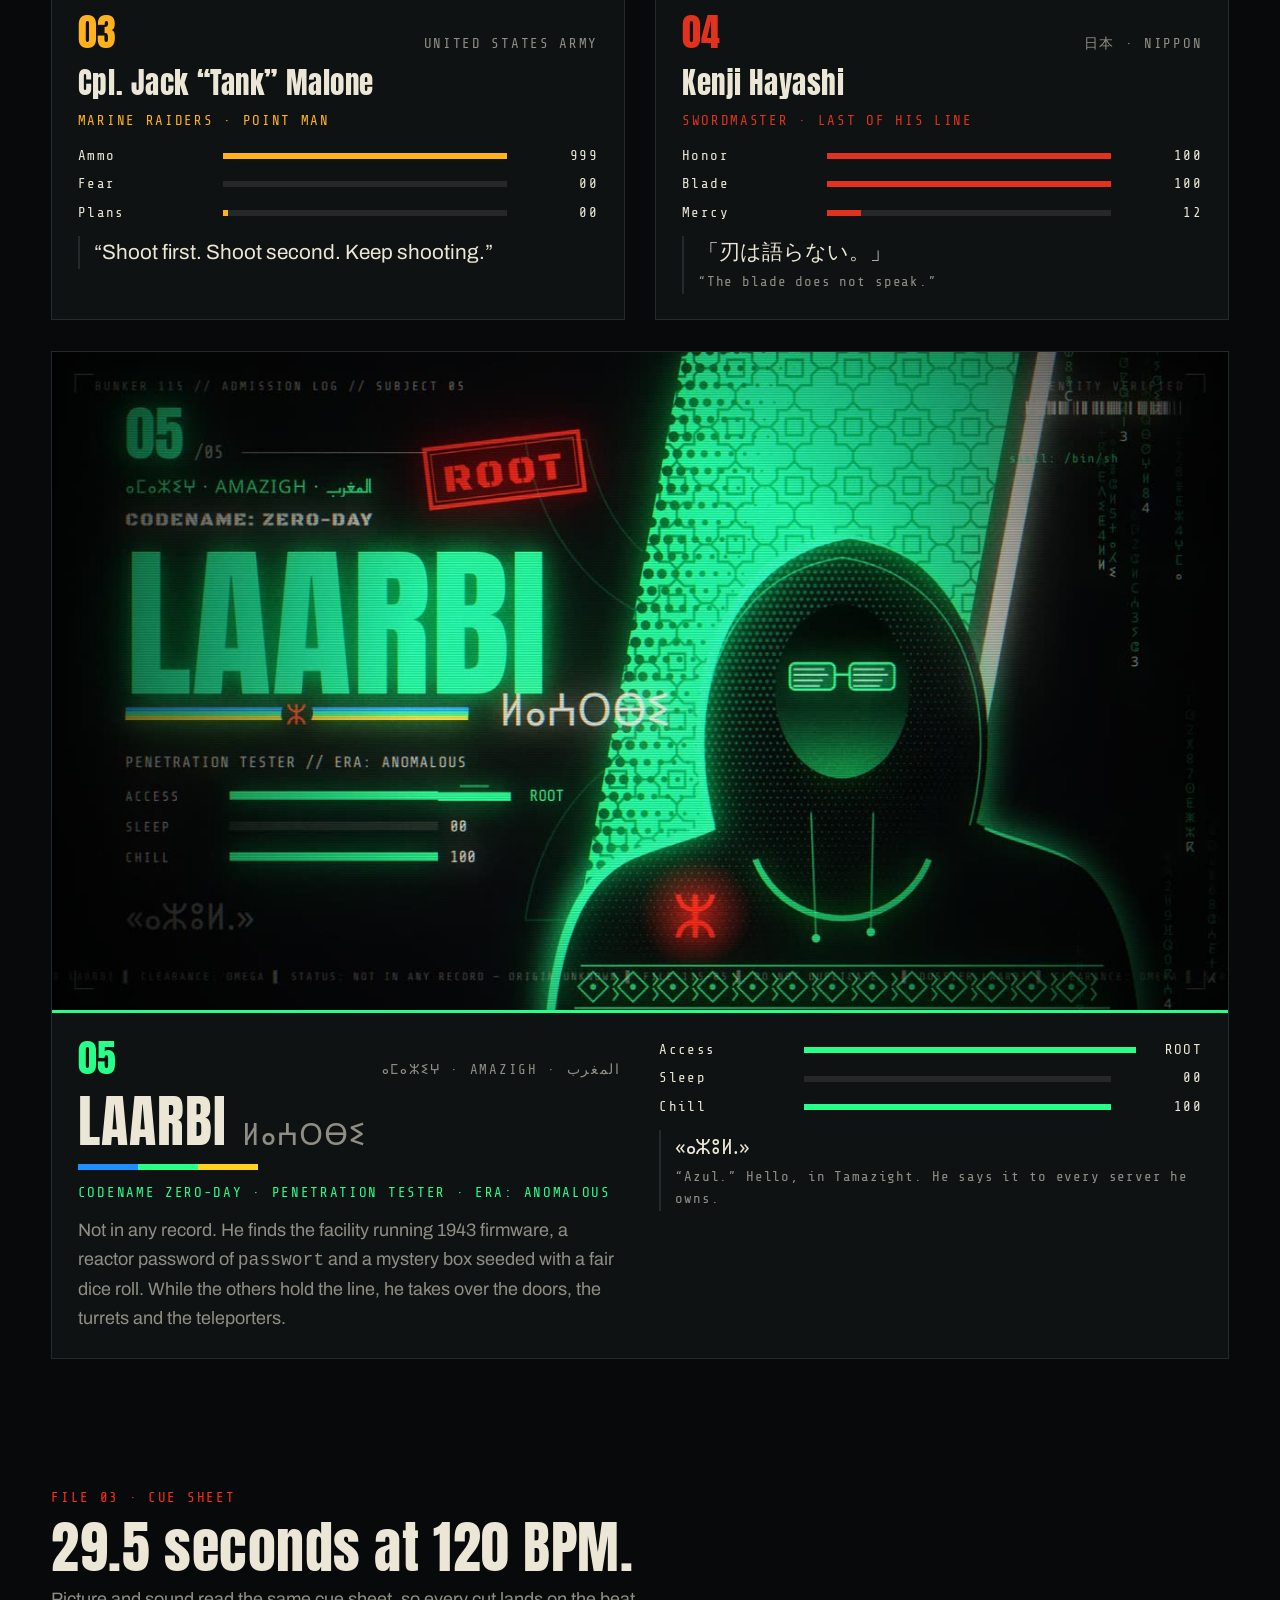
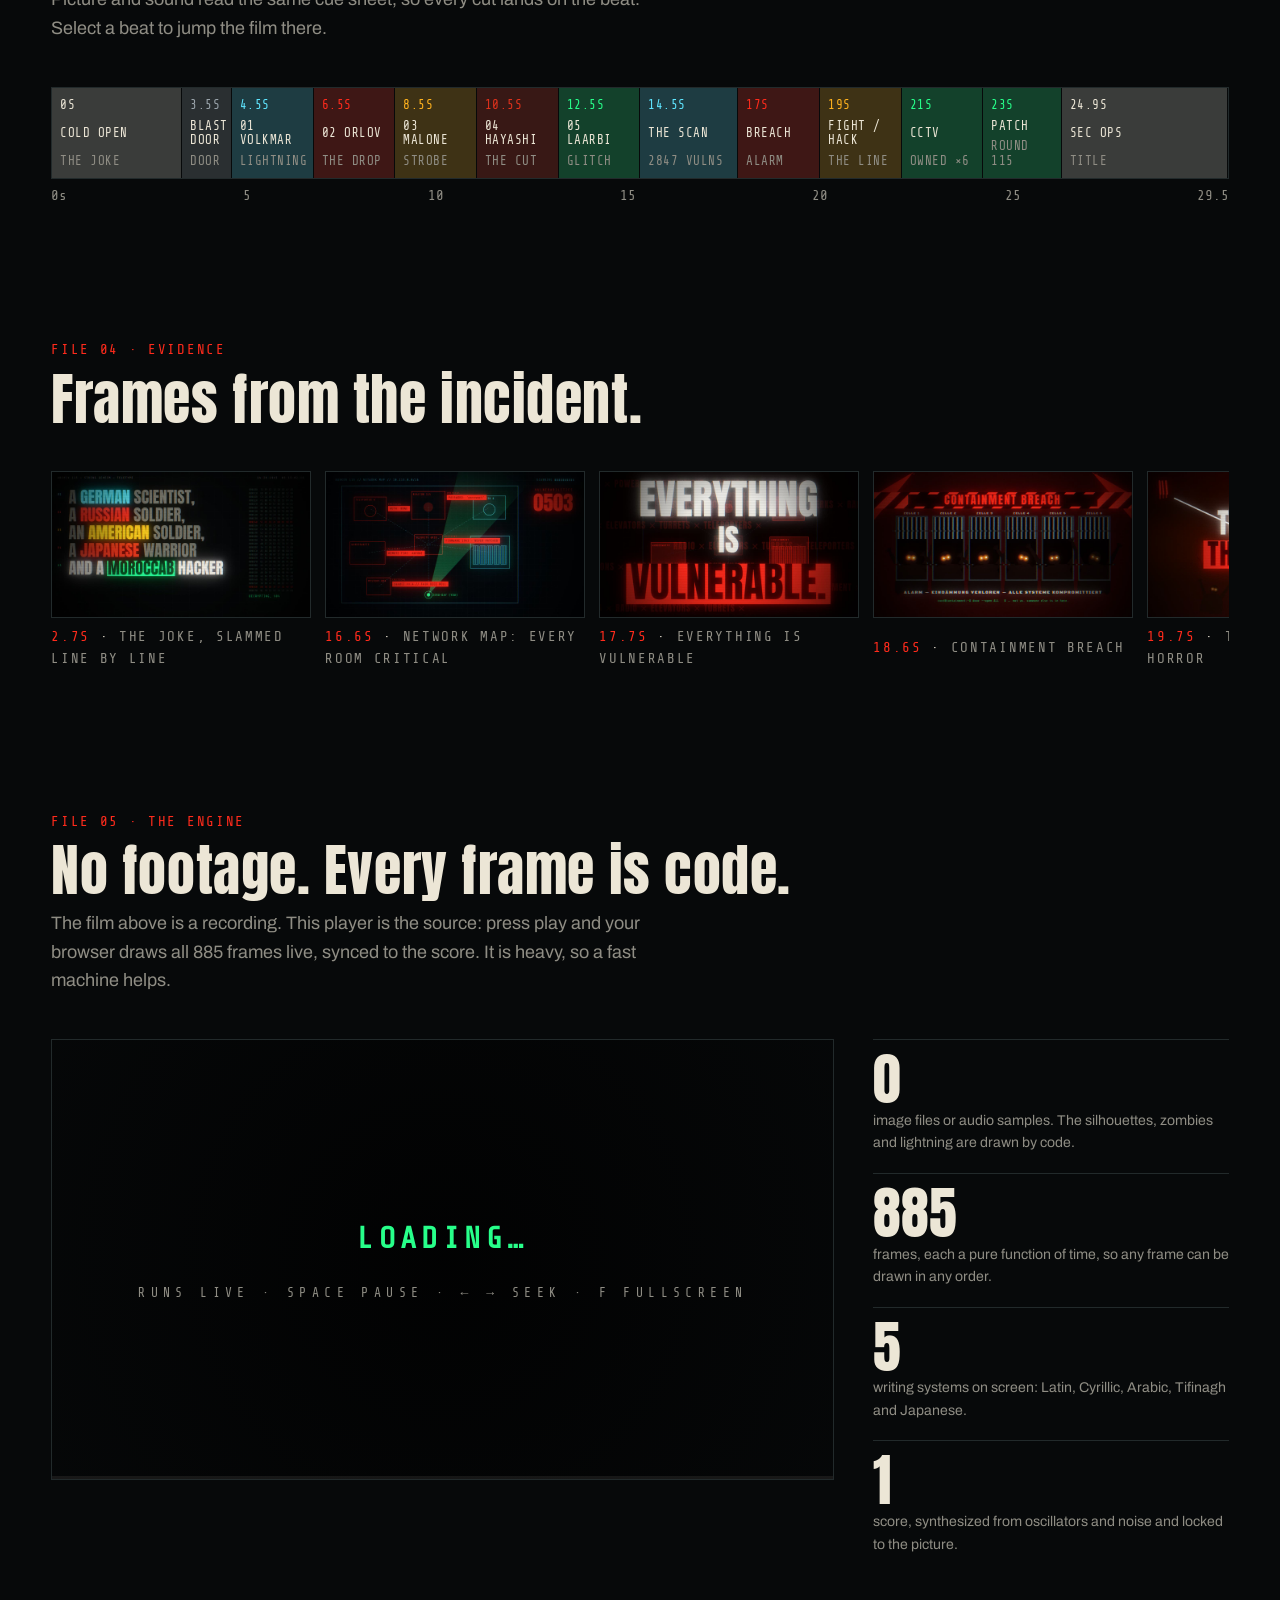
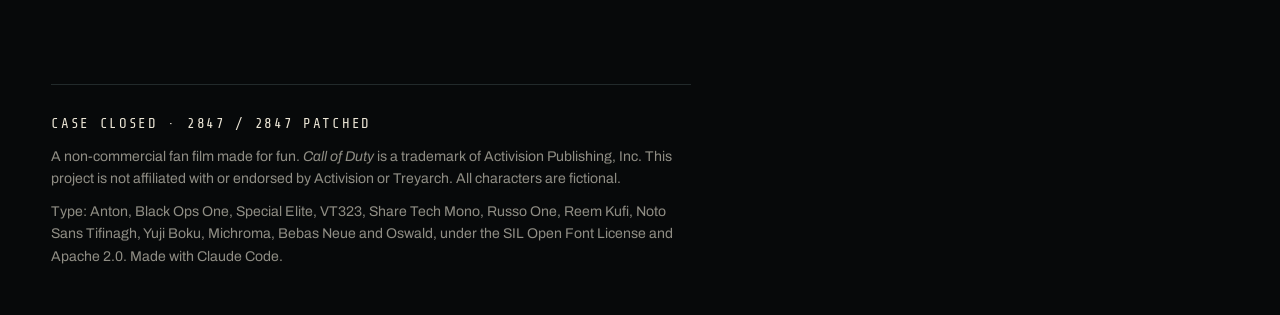
==== commit 2c259952: "Show LAARBI's card frame uncropped on the showcase The wide hero card stretched its still to the hei" ====
--- a/site/index.html
+++ b/site/index.html
@@ -145,8 +145,9 @@
 .card blockquote { margin: 0; padding-left: 14px; border-left: 2px solid var(--line); }
 .card blockquote q { quotes: none; font-size: 1.15em; }
 .card blockquote small { display: block; color: var(--dim); font-family: var(--f-mono); font-size: var(--step--1); letter-spacing: .06em; margin-top: 2px; }
-.card.hero-card { grid-column: 1 / -1; grid-template-columns: minmax(0, 1.4fr) minmax(0, 1fr); grid-template-rows: auto; }
-.card.hero-card img { height: 100%; aspect-ratio: auto; border-bottom: 0; border-right: 3px solid var(--c); }
+.card.hero-card { grid-column: 1 / -1; }
+.card.hero-card .body { grid-template-columns: repeat(2, minmax(0, 1fr)); gap: clamp(20px, 3vw, 44px); align-items: start; }
+.card.hero-card .col { display: grid; gap: 12px; align-content: start; min-width: 0; }
 .card.hero-card h3 { font-size: var(--step-2); }
 .tif { font-family: var(--f-tif); }
 .amz-flag { display: flex; height: 6px; width: 180px; max-width: 100%; }
@@ -158,7 +159,7 @@
 .bar { height: 6px; background: rgba(236,230,214,.1); position: relative; }
 .bar::after { content: ""; position: absolute; inset: 0 auto 0 0; width: var(--v); background: var(--c); }
 .bar.redacted::after { width: 100%; background: var(--bone); }
-.bar.over::after { width: 118%; }
+.bar.over::after { width: 108%; }
 
 /* ── timeline ─────────────────────────────────────────────── */
 .tl-scroll { overflow-x: auto; padding-bottom: 8px; }
@@ -207,8 +208,7 @@
 
 @media (max-width: 860px) {
   .cast { grid-template-columns: minmax(0, 1fr); }
-  .card.hero-card { grid-template-columns: minmax(0, 1fr); }
-  .card.hero-card img { aspect-ratio: 16 / 9; height: auto; border-right: 0; border-bottom: 3px solid var(--c); }
+  .card.hero-card .body { grid-template-columns: minmax(0, 1fr); }
   .engine-grid { grid-template-columns: minmax(0, 1fr); }
   .strip-frames { grid-auto-columns: 78%; }
 }
@@ -334,17 +334,21 @@
       <article class="card hero-card" style="--c:var(--green)">
         <img src="stills/s13.6.jpg" alt="Dossier card for LAARBI: a hooded silhouette lit green by a laptop, code scrolling in his glasses, a red Amazigh yaz glowing on his chest." loading="lazy">
         <div class="body">
+          <div class="col">
           <div class="top"><span class="num">05</span><span class="mono dim"><span class="tif">ⴰⵎⴰⵣⵉⵖ</span> · Amazigh · المغرب</span></div>
           <h3>LAARBI <span class="tif dim" style="font-size:.55em">ⵍⴰⵄⵔⴱⵉ</span></h3>
           <div class="amz-flag" aria-hidden="true"><i></i><i></i><i></i></div>
           <span class="mono role">Codename Zero-Day · penetration tester · era: anomalous</span>
+          <p class="dim">Not in any record. He finds the facility running 1943 firmware, a reactor password of <code>passwort</code> and a mystery box seeded with a fair dice roll. While the others hold the line, he takes over the doors, the turrets and the teleporters.</p>
+          </div>
+          <div class="col">
           <dl class="stats">
             <div><dt>Access</dt><dd class="bar over" style="--v:100%"></dd><dd>ROOT</dd></div>
             <div><dt>Sleep</dt><dd class="bar" style="--v:0%"></dd><dd>00</dd></div>
             <div><dt>Chill</dt><dd class="bar" style="--v:100%"></dd><dd>100</dd></div>
           </dl>
           <blockquote><q class="tif">«ⴰⵣⵓⵍ.»</q><small>“Azul.” Hello, in Tamazight. He says it to every server he owns.</small></blockquote>
-          <p class="dim">Not in any record. He finds the facility running 1943 firmware, a reactor password of <code>passwort</code> and a mystery box seeded with a fair dice roll. While the others hold the line, he takes over the doors, the turrets and the teleporters.</p>
+          </div>
         </div>
       </article>
     </div>
